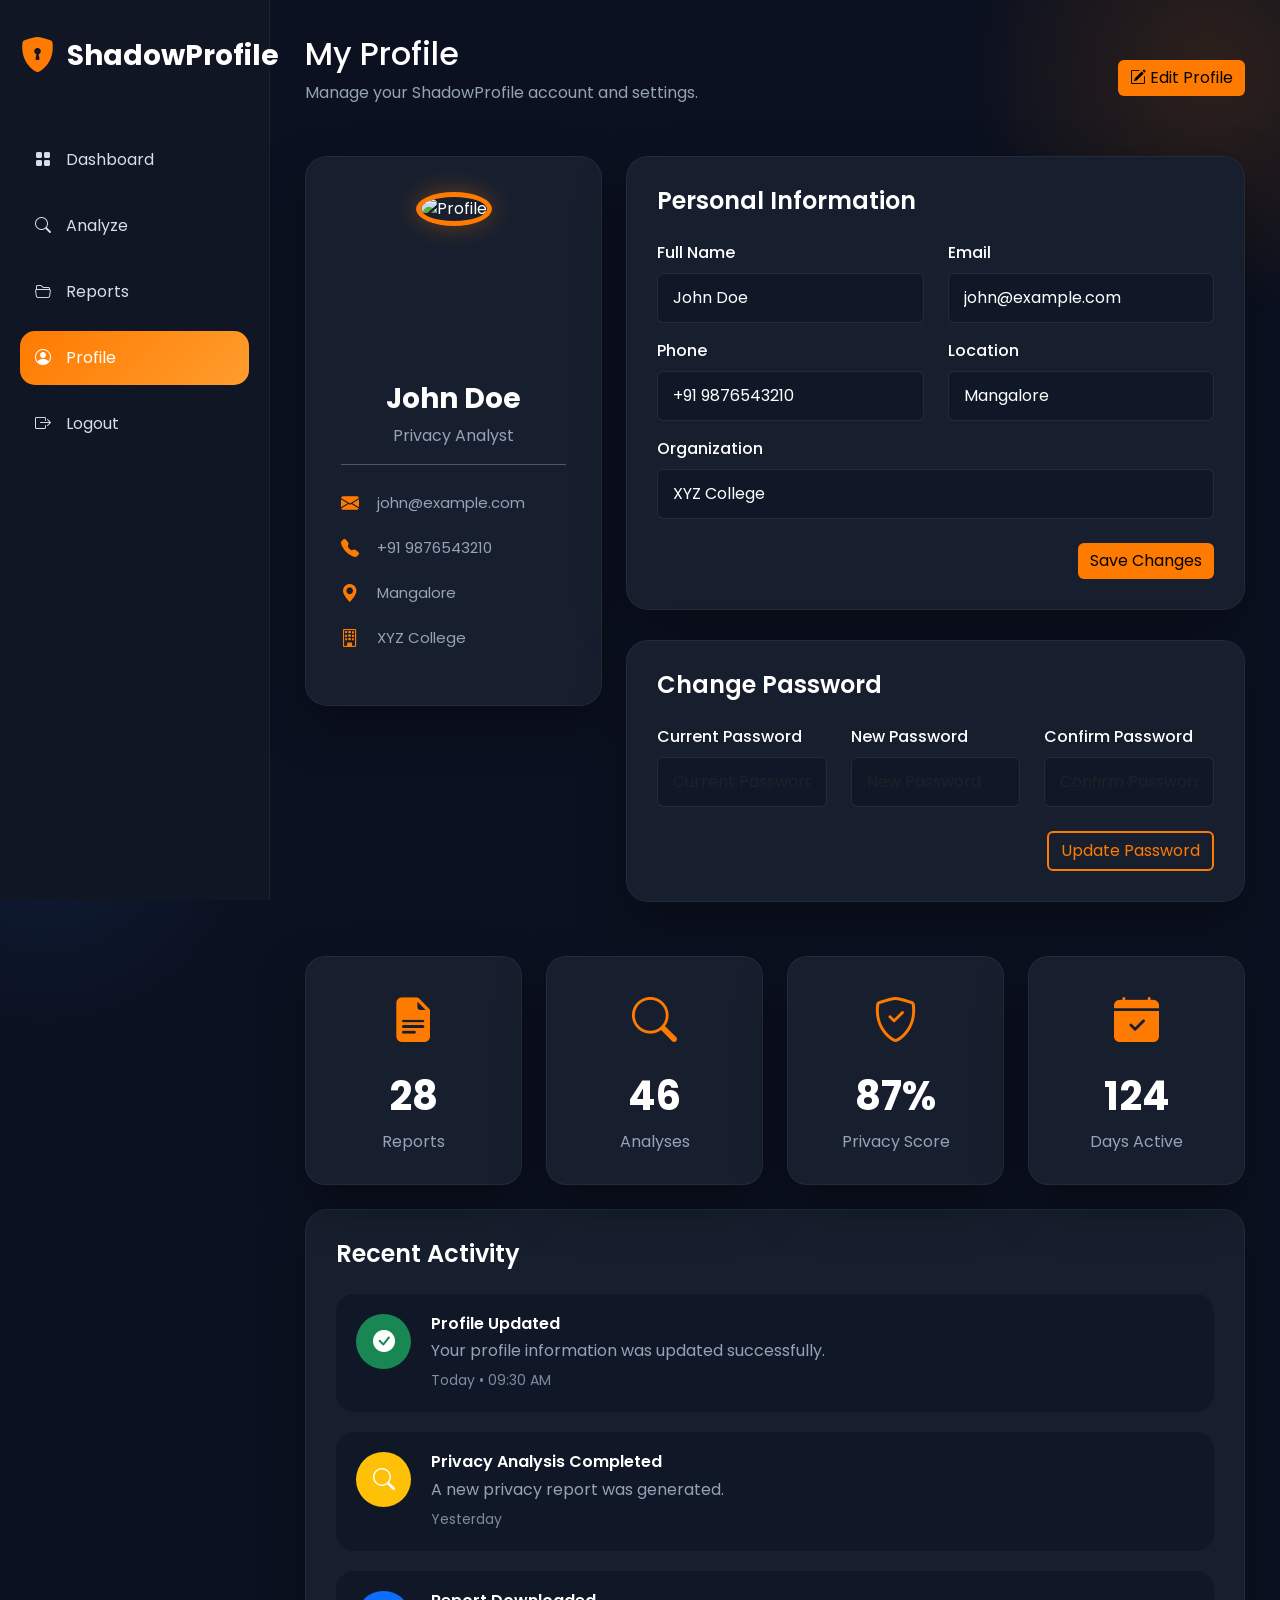
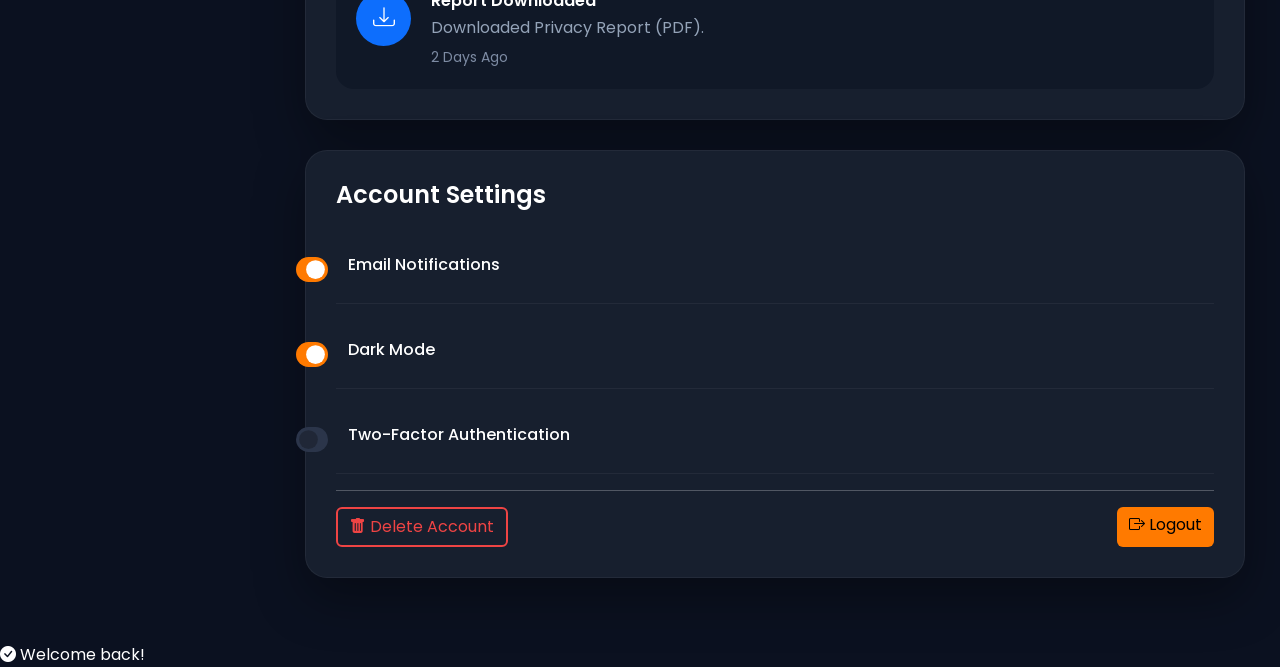
==== frontend/profile.html @ 352b7454 "Started frontend integration" ====
<!DOCTYPE html>
<html lang="en">

<head>
    <meta charset="UTF-8">
    <meta name="viewport" content="width=device-width, initial-scale=1.0">
    <title>Profile | ShadowProfile</title>
    <link href="https://cdn.jsdelivr.net/npm/bootstrap@5.3.3/dist/css/bootstrap.min.css" rel="stylesheet">
    <link rel="stylesheet" href="https://cdn.jsdelivr.net/npm/bootstrap-icons@1.11.3/font/bootstrap-icons.css">
    <link rel="stylesheet" href="css/profile.css">
    <link href="https://fonts.googleapis.com/css2?family=Poppins:wght@300;400;500;600;700&display=swap"
        rel="stylesheet">
</head>

<body>
    <div class="dashboard-container">
        <!-- Sidebar -->
        <aside class="sidebar">
            <div class="logo">
                <i class="bi bi-shield-lock-fill"></i>
                <span>ShadowProfile</span>
            </div>
            <ul>
                <li>
                    <a href="dashboard.html">
                        <i class="bi bi-grid-fill"></i>
                        Dashboard
                    </a>
                </li>
                <li>
                    <a href="analyze.html">
                        <i class="bi bi-search"></i>
                        Analyze
                    </a>
                </li>
                <li>
                    <a href="reports.html">
                        <i class="bi bi-folder2-open"></i>
                        Reports
                    </a>
                </li>
                <li class="active">
                    <a href="profile.html">
                        <i class="bi bi-person-circle"></i>
                        Profile
                    </a>
                </li>
                <li>
                    <a href="login.html">
                        <i class="bi bi-box-arrow-right"></i>
                        Logout
                    </a>
                </li>
            </ul>
        </aside>
        <!-- Main Content -->
        <main class="main-content">
            <div class="topbar">
                <div>
                    <h2>
                        My Profile
                    </h2>
                    <p>
                        Manage your ShadowProfile account and settings.
                    </p>
                </div>
                <button class="btn btn-warning">
                    <i class="bi bi-pencil-square"></i>
                    Edit Profile
                </button>
            </div>
            <!-- Profile -->
            <div class="row">
                <div class="col-lg-4">
                    <div class="profile-card">
                        <div class="profile-image">
                            <img src="https://i.pravatar.cc/180" alt="Profile">
                        </div>
                        <h3 id="userName">
                            John Doe
                        </h3>
                        <p id="userRole">
                            Privacy Analyst
                        </p>
                        <hr>
                        <div class="profile-info">
                            <p>
                                <i class="bi bi-envelope-fill"></i>
                                <span id="userEmail">
                                    john@example.com
                                </span>
                            </p>
                            <p>
                                <i class="bi bi-telephone-fill"></i>
                                <span id="userPhone">
                                    +91 9876543210
                                </span>
                            </p>
                            <p>
                                <i class="bi bi-geo-alt-fill"></i>
                                <span id="userLocation">
                                    Mangalore
                                </span>
                            </p>
                            <p>
                                <i class="bi bi-building"></i>
                                <span id="userCompany">
                                    XYZ College
                                </span>
                            </p>
                        </div>
                    </div>
                </div>
                <!-- User Information -->
                <div class="col-lg-8">
                    <div class="profile-section">
                        <h4>
                            Personal Information
                        </h4>
                        <form id="profileForm">
                            <div class="row">
                                <div class="col-md-6">
                                    <label>
                                        Full Name
                                    </label>
                                    <input type="text" class="form-control" id="fullName" value="John Doe">
                                </div>
                                <div class="col-md-6">
                                    <label>
                                        Email
                                    </label>
                                    <input type="email" class="form-control" id="email" value="john@example.com">
                                </div>
                            </div>
                            <div class="row mt-3">
                                <div class="col-md-6">
                                    <label>
                                        Phone
                                    </label>
                                    <input type="text" class="form-control" id="phone" value="+91 9876543210">
                                </div>
                                <div class="col-md-6">
                                    <label>
                                        Location
                                    </label>
                                    <input type="text" class="form-control" id="location" value="Mangalore">
                                </div>
                            </div>
                            <div class="row mt-3">
                                <div class="col-md-12">
                                    <label>
                                        Organization
                                    </label>
                                    <input type="text" class="form-control" id="organization" value="XYZ College">
                                </div>
                            </div>
                            <div class="text-end mt-4">
                                <button type="submit" class="btn btn-warning">
                                    Save Changes
                                </button>
                            </div>
                        </form>
                    </div>
                    <!-- ==========================================
CHANGE PASSWORD
========================================== -->
                    <div class="profile-section mt-4">
                        <h4>
                            Change Password
                        </h4>
                        <div class="row">
                            <div class="col-md-4">
                                <label>
                                    Current Password
                                </label>
                                <input type="password" class="form-control" placeholder="Current Password">
                            </div>
                            <div class="col-md-4">
                                <label>
                                    New Password
                                </label>
                                <input type="password" class="form-control" placeholder="New Password">
                            </div>
                            <div class="col-md-4">
                                <label>
                                    Confirm Password
                                </label>
                                <input type="password" class="form-control" placeholder="Confirm Password">
                            </div>
                        </div>
                        <div class="text-end mt-4">
                            <button class="btn btn-outline-warning">
                                Update Password
                            </button>
                        </div>
                    </div>
                </div>
            </div>
            <!-- ==========================================
STATISTICS
========================================== -->
            <div class="row mt-4">
                <div class="col-lg-3 col-md-6">
                    <div class="stats-card">
                        <i class="bi bi-file-earmark-text-fill"></i>
                        <h2>
                            28
                        </h2>
                        <p>
                            Reports
                        </p>
                    </div>
                </div>
                <div class="col-lg-3 col-md-6">
                    <div class="stats-card">
                        <i class="bi bi-search"></i>
                        <h2>
                            46
                        </h2>
                        <p>
                            Analyses
                        </p>
                    </div>
                </div>
                <div class="col-lg-3 col-md-6">
                    <div class="stats-card">
                        <i class="bi bi-shield-check"></i>
                        <h2>
                            87%
                        </h2>
                        <p>
                            Privacy Score
                        </p>
                    </div>
                </div>
                <div class="col-lg-3 col-md-6">
                    <div class="stats-card">
                        <i class="bi bi-calendar-check-fill"></i>
                        <h2>
                            124
                        </h2>
                        <p>
                            Days Active
                        </p>
                    </div>
                </div>
            </div>
            <!-- ==========================================
RECENT ACTIVITY
========================================== -->
            <div class="profile-section mt-4">
                <h4>
                    Recent Activity
                </h4>
                <div class="activity-list">
                    <div class="activity-item">
                        <div class="activity-icon bg-success">
                            <i class="bi bi-check-circle-fill"></i>
                        </div>
                        <div>
                            <h6>
                                Profile Updated
                            </h6>
                            <p>
                                Your profile information was updated successfully.
                            </p>
                            <small>
                                Today • 09:30 AM
                            </small>
                        </div>
                    </div>
                    <div class="activity-item">
                        <div class="activity-icon bg-warning">
                            <i class="bi bi-search"></i>
                        </div>
                        <div>
                            <h6>
                                Privacy Analysis Completed
                            </h6>
                            <p>
                                A new privacy report was generated.
                            </p>
                            <small>
                                Yesterday
                            </small>
                        </div>
                    </div>
                    <div class="activity-item">
                        <div class="activity-icon bg-primary">
                            <i class="bi bi-download"></i>
                        </div>
                        <div>
                            <h6>
                                Report Downloaded
                            </h6>
                            <p>
                                Downloaded Privacy Report (PDF).
                            </p>
                            <small>
                                2 Days Ago
                            </small>
                        </div>
                    </div>
                </div>
            </div>
            <!-- ==========================================
ACCOUNT SETTINGS
========================================== -->
            <div class="profile-section mt-4">
                <h4>
                    Account Settings
                </h4>
                <div class="form-check form-switch mt-4">
                    <input class="form-check-input" type="checkbox" checked>
                    <label class="form-check-label">
                        Email Notifications
                    </label>
                </div>
                <div class="form-check form-switch mt-3">
                    <input class="form-check-input" type="checkbox" checked>
                    <label class="form-check-label">
                        Dark Mode
                    </label>
                </div>
                <div class="form-check form-switch mt-3">
                    <input class="form-check-input" type="checkbox">
                    <label class="form-check-label">
                        Two-Factor Authentication
                    </label>
                </div>
                <hr>
                <div class="d-flex justify-content-between">
                    <button class="btn btn-outline-danger">
                        <i class="bi bi-trash-fill"></i>
                        Delete Account
                    </button>
                    <a href="login.html" class="btn btn-warning">
                        <i class="bi bi-box-arrow-right"></i>
                        Logout
                    </a>
                </div>
            </div>
        </main>
    </div>
    <script src="js/profile.js"></script>
</body>

</html>
---- frontend/css/profile.css ----
/* ==========================================
   SHADOWPROFILE PROFILE PAGE
========================================== */
:root {
   --primary: #ff7a00;
   --secondary: #ff9d2d;
   --bg: #0b1120;
   --card: #171f2e;
   --card2: #101827;
   --white: #ffffff;
   --grey: #94a3b8;
   --success: #22c55e;
   --warning: #facc15;
   --danger: #ef4444;
   --shadow: 0 20px 50px rgba(0, 0, 0, .35);
}

* {
   margin: 0;
   padding: 0;
   box-sizing: border-box;
}

body {
   font-family: 'Poppins', sans-serif;
   background: var(--bg);
   color: var(--white);
   overflow-x: hidden;
}

/* ==========================================
LAYOUT
========================================== */
.dashboard-container {
   display: flex;
   min-height: 100vh;
}

/* ==========================================
SIDEBAR
========================================== */
.sidebar {
   width: 270px;
   height: 100vh;
   position: fixed;
   background: #101623;
   padding: 30px 20px;
   border-right: 1px solid rgba(255, 255, 255, .05);
}

.logo {
   display: flex;
   align-items: center;
   gap: 12px;
   font-size: 28px;
   font-weight: 700;
   margin-bottom: 50px;
}

.logo i {
   font-size: 35px;
   color: var(--primary);
}

.sidebar ul {
   list-style: none;
   padding: 0;
}

.sidebar li {
   margin-bottom: 12px;
}

.sidebar a {
   display: flex;
   align-items: center;
   gap: 15px;
   padding: 15px;
   text-decoration: none;
   color: #d6ddeb;
   border-radius: 15px;
   transition: .35s;
}

.sidebar a:hover {
   background: rgba(255, 122, 0, .12);
   transform: translateX(6px);
}

.sidebar .active a {
   background: linear-gradient(135deg, #ff7a00, #ff9d2d);
   color: white;
}

/* ==========================================
MAIN CONTENT
========================================== */
.main-content {
   margin-left: 270px;
   padding: 35px;
   width: 100%;
}

/* ==========================================
TOPBAR
========================================== */
.topbar {
   display: flex;
   justify-content: space-between;
   align-items: center;
   margin-bottom: 35px;
}

.topbar p {
   color: var(--grey);
}

/* ==========================================
PROFILE CARD
========================================== */
.profile-card {
   background: var(--card);
   padding: 35px;
   border-radius: 22px;
   box-shadow: var(--shadow);
   text-align: center;
   border: 1px solid rgba(255, 255, 255, .05);
}

.profile-image {
   width: 170px;
   height: 170px;
   margin: auto;
   margin-bottom: 20px;
}

.profile-image img {
   width: 100%;
   height: 100%;
   border-radius: 50%;
   object-fit: cover;
   border: 5px solid var(--primary);
   box-shadow: 0 0 25px rgba(255, 122, 0, .35);
   transition: .4s;
}

.profile-image img:hover {
   transform: scale(1.05);
}

.profile-card h3 {
   margin-top: 15px;
   font-weight: 700;
}

.profile-card p {
   color: var(--grey);
}

.profile-info {
   margin-top: 25px;
   text-align: left;
}

.profile-info p {
   display: flex;
   align-items: center;
   gap: 12px;
   margin-bottom: 18px;
   font-size: 15px;
}

.profile-info i {
   color: var(--primary);
   font-size: 18px;
   width: 24px;
}

/* ==========================================
PROFILE SECTION
========================================== */
.profile-section {
   background: var(--card);
   padding: 30px;
   border-radius: 22px;
   box-shadow: var(--shadow);
   border: 1px solid rgba(255, 255, 255, .05);
   margin-bottom: 30px;
}

.profile-section h4 {
   margin-bottom: 25px;
   font-weight: 600;
}

/* ==========================================
FORM
========================================== */
.form-control {
   background: #101827;
   border: 1px solid rgba(255, 255, 255, .08);
   color: white;
   padding: 12px 15px;
}

.form-control:focus {
   background: #101827;
   color: white;
   border-color: #ff7a00;
   box-shadow: 0 0 18px rgba(255, 122, 0, .18);
}

label {
   margin-bottom: 8px;
   font-weight: 500;
}

/* ==========================================
   STATISTICS CARDS
========================================== */
.stats-card {
   background: var(--card);
   padding: 30px;
   border-radius: 20px;
   text-align: center;
   box-shadow: var(--shadow);
   transition: .35s;
   height: 100%;
   border: 1px solid rgba(255, 255, 255, .05);
}

.stats-card:hover {
   transform: translateY(-10px);
   box-shadow: 0 20px 45px rgba(255, 122, 0, .25);
}

.stats-card i {
   font-size: 45px;
   color: var(--primary);
   margin-bottom: 18px;
   display: block;
}

.stats-card h2 {
   font-size: 40px;
   font-weight: 700;
   margin-bottom: 10px;
}

.stats-card p {
   color: var(--grey);
   margin: 0;
}

/* ==========================================
ACTIVITY
========================================== */
.activity-list {
   display: flex;
   flex-direction: column;
   gap: 20px;
}

.activity-item {
   display: flex;
   gap: 20px;
   align-items: flex-start;
   padding: 20px;
   border-radius: 18px;
   background: #101827;
   transition: .35s;
}

.activity-item:hover {
   background: rgba(255, 122, 0, .08);
   transform: translateX(8px);
}

.activity-icon {
   width: 55px;
   height: 55px;
   border-radius: 50%;
   display: flex;
   justify-content: center;
   align-items: center;
   font-size: 22px;
   color: white;
   flex-shrink: 0;
}

.activity-item h6 {
   font-weight: 600;
   margin-bottom: 6px;
}

.activity-item p {
   margin-bottom: 5px;
   color: var(--grey);
}

.activity-item small {
   color: #7d8ba3;
}

/* ==========================================
SETTINGS
========================================== */
.form-check {
   padding: 18px 0;
   border-bottom: 1px solid rgba(255, 255, 255, .05);
}

.form-check:last-child {
   border-bottom: none;
}

.form-check-input {
   width: 50px;
   height: 25px;
   cursor: pointer;
   background-color: #2b354a;
   border: none;
}

.form-check-input:checked {
   background-color: #ff7a00;
}

.form-check-label {
   margin-left: 12px;
   font-weight: 500;
}

/* ==========================================
BUTTONS
========================================== */
.btn-warning {
   background: #ff7a00;
   border: none;
   transition: .35s;
}

.btn-warning:hover {
   background: #ff9333;
   transform: translateY(-3px);
   box-shadow: 0 12px 25px rgba(255, 122, 0, .35);
}

.btn-outline-warning {
   border: 2px solid #ff7a00;
   color: #ff7a00;
}

.btn-outline-warning:hover {
   background: #ff7a00;
   color: white;
}

.btn-outline-danger {
   border: 2px solid #ef4444;
   color: #ef4444;
}

.btn-outline-danger:hover {
   background: #ef4444;
   color: white;
}

/* ==========================================
BACKGROUND GLOW
========================================== */
body::before {
   content: "";
   position: fixed;
   width: 500px;
   height: 500px;
   background:
      radial-gradient(circle,
         rgba(255, 122, 0, .15),
         transparent 70%);
   top: -180px;
   right: -180px;
   z-index: -1;
   pointer-events: none;
}

body::after {
   content: "";
   position: fixed;
   width: 450px;
   height: 450px;
   background:
      radial-gradient(circle,
         rgba(59, 130, 246, .10),
         transparent 70%);
   left: -180px;
   bottom: -150px;
   z-index: -1;
   pointer-events: none;
}

/* ==========================================
ANIMATIONS
========================================== */
.profile-card,
.profile-section,
.stats-card {
   animation: fadeUp .8s ease;
}

@keyframes fadeUp {
   from {
      opacity: 0;
      transform: translateY(30px);
   }

   to {
      opacity: 1;
      transform: translateY(0);
   }
}

/* ==========================================
HOVER EFFECTS
========================================== */
.profile-card:hover,
.profile-section:hover {
   border-color: rgba(255, 122, 0, .25);
   transition: .35s;
}

.stats-card:hover i {
   transform: rotateY(360deg);
   transition: .8s;
}

/* ==========================================
RESPONSIVE
========================================== */
@media(max-width:1200px) {
   .main-content {
      padding: 25px;
   }
}

@media(max-width:992px) {
   .sidebar {
      left: -270px;
   }

   .main-content {
      margin-left: 0;
      padding: 20px;
   }

   .topbar {
      flex-direction: column;
      align-items: flex-start;
      gap: 20px;
   }

   .profile-card {
      margin-bottom: 25px;
   }
}

@media(max-width:768px) {
   .stats-card {
      margin-bottom: 20px;
   }

   .activity-item {
      flex-direction: column;
      align-items: flex-start;
   }

   .profile-image {
      width: 140px;
      height: 140px;
   }
}

@media(max-width:576px) {
   .main-content {
      padding: 15px;
   }

   .profile-card,
   .profile-section {
      padding: 20px;
   }

   .profile-image {
      width: 120px;
      height: 120px;
   }
}

/* ==========================================
END OF PROFILE CSS
========================================== */
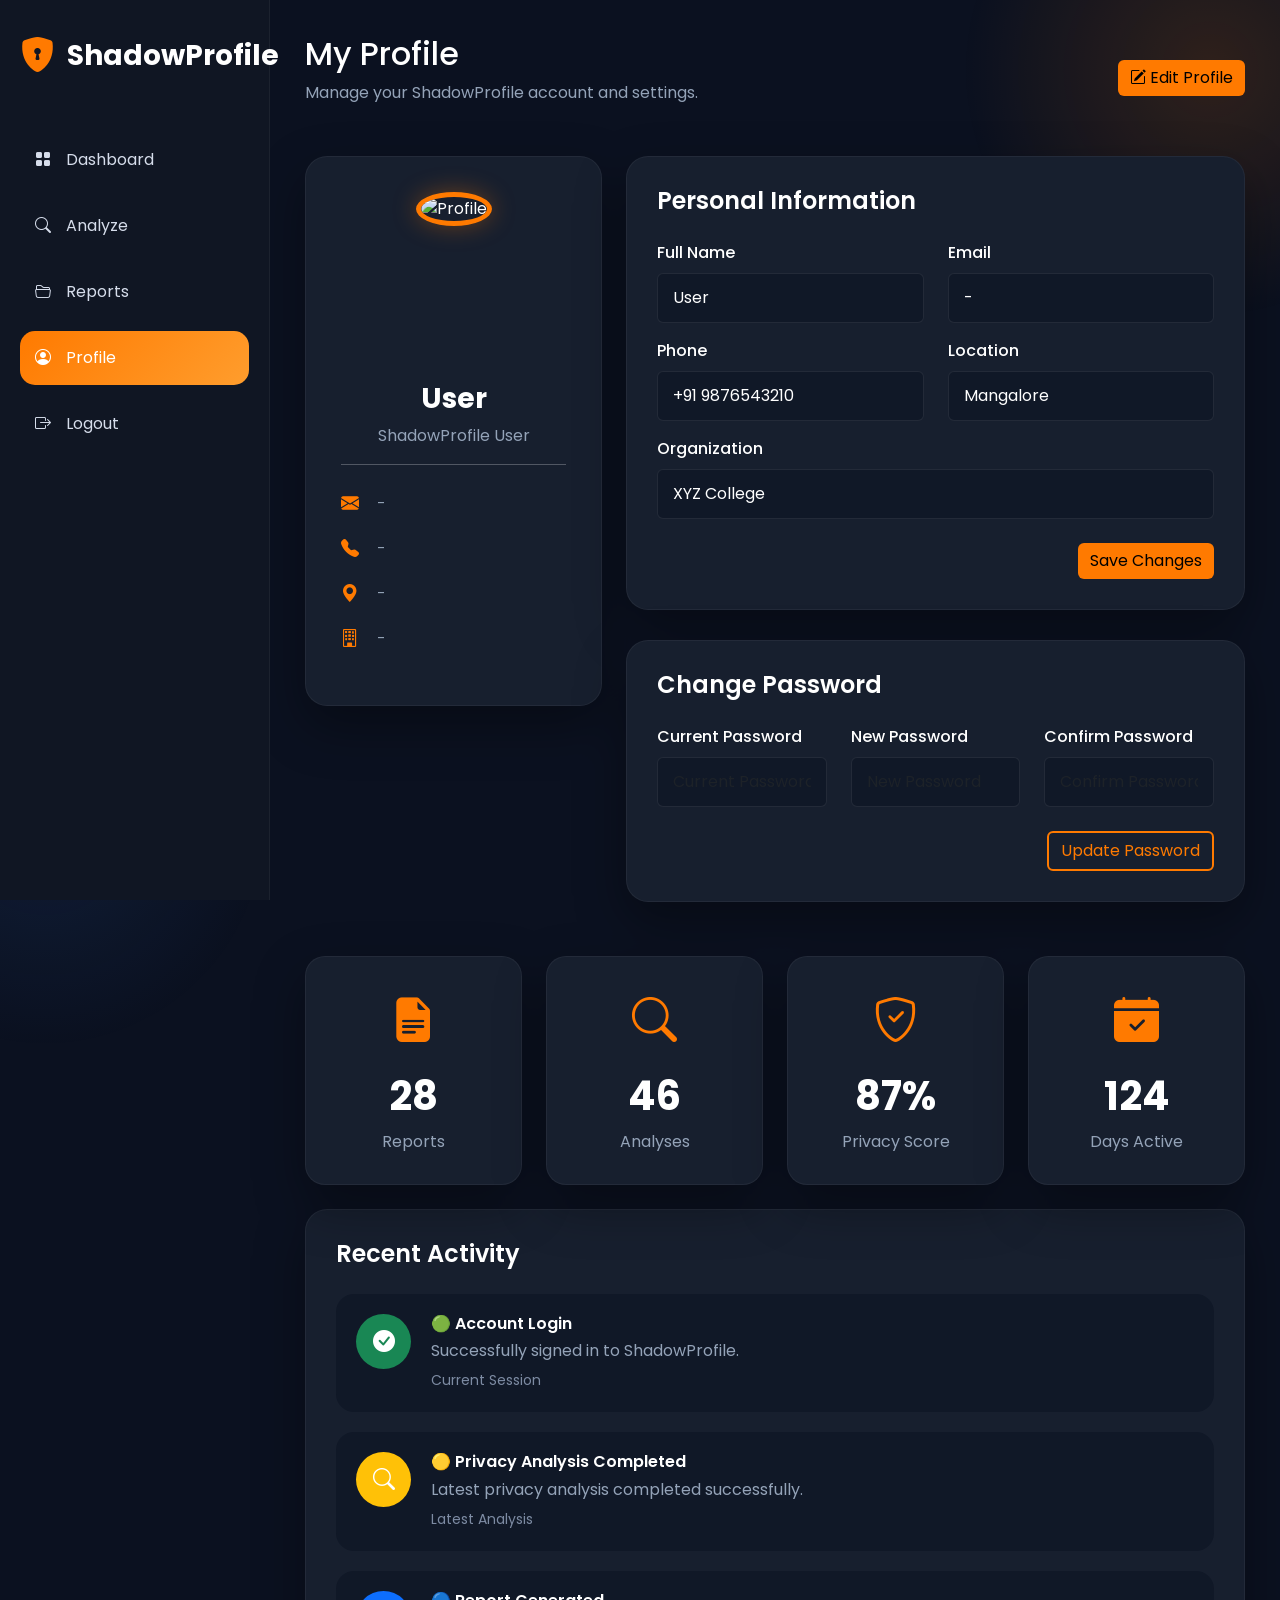
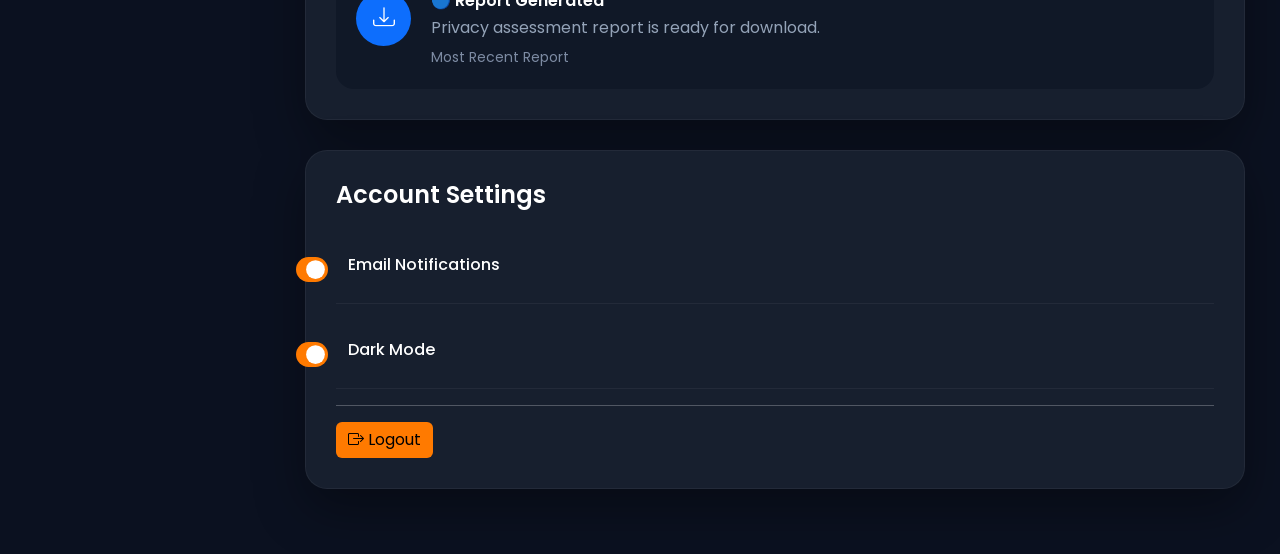
==== commit c4056ca0: "Complete fronted integration" ====
--- a/frontend/profile.html
+++ b/frontend/profile.html
@@ -34,7 +34,7 @@
                     </a>
                 </li>
                 <li>
-                    <a href="reports.html">
+                    <a href="report.html">
                         <i class="bi bi-folder2-open"></i>
                         Reports
                     </a>
@@ -93,19 +93,19 @@
                             <p>
                                 <i class="bi bi-telephone-fill"></i>
                                 <span id="userPhone">
-                                    +91 9876543210
+                                    -
                                 </span>
                             </p>
                             <p>
                                 <i class="bi bi-geo-alt-fill"></i>
                                 <span id="userLocation">
-                                    Mangalore
+                                    -
                                 </span>
                             </p>
                             <p>
                                 <i class="bi bi-building"></i>
                                 <span id="userCompany">
-                                    XYZ College
+                                    -
                                 </span>
                             </p>
                         </div>
@@ -259,13 +259,13 @@
                         </div>
                         <div>
                             <h6>
-                                Profile Updated
+                                🟢 Account Login
                             </h6>
                             <p>
-                                Your profile information was updated successfully.
+                                Successfully signed in to ShadowProfile.
                             </p>
                             <small>
-                                Today • 09:30 AM
+                                Current Session
                             </small>
                         </div>
                     </div>
@@ -275,13 +275,13 @@
                         </div>
                         <div>
                             <h6>
-                                Privacy Analysis Completed
+                                🟡 Privacy Analysis Completed
                             </h6>
                             <p>
-                                A new privacy report was generated.
+                                Latest privacy analysis completed successfully.
                             </p>
                             <small>
-                                Yesterday
+                                Latest Analysis
                             </small>
                         </div>
                     </div>
@@ -291,13 +291,13 @@
                         </div>
                         <div>
                             <h6>
-                                Report Downloaded
+                                🔵 Report Generated
                             </h6>
                             <p>
-                                Downloaded Privacy Report (PDF).
+                                Privacy assessment report is ready for download.
                             </p>
                             <small>
-                                2 Days Ago
+                                Most Recent Report
                             </small>
                         </div>
                     </div>
@@ -322,18 +322,18 @@
                         Dark Mode
                     </label>
                 </div>
-                <div class="form-check form-switch mt-3">
+                <!--<div class="form-check form-switch mt-3">
                     <input class="form-check-input" type="checkbox">
                     <label class="form-check-label">
                         Two-Factor Authentication
                     </label>
-                </div>
+                </div>-->
                 <hr>
                 <div class="d-flex justify-content-between">
-                    <button class="btn btn-outline-danger">
+                    <!--<button class="btn btn-outline-danger">
                         <i class="bi bi-trash-fill"></i>
                         Delete Account
-                    </button>
+                    </button>-->
                     <a href="login.html" class="btn btn-warning">
                         <i class="bi bi-box-arrow-right"></i>
                         Logout
